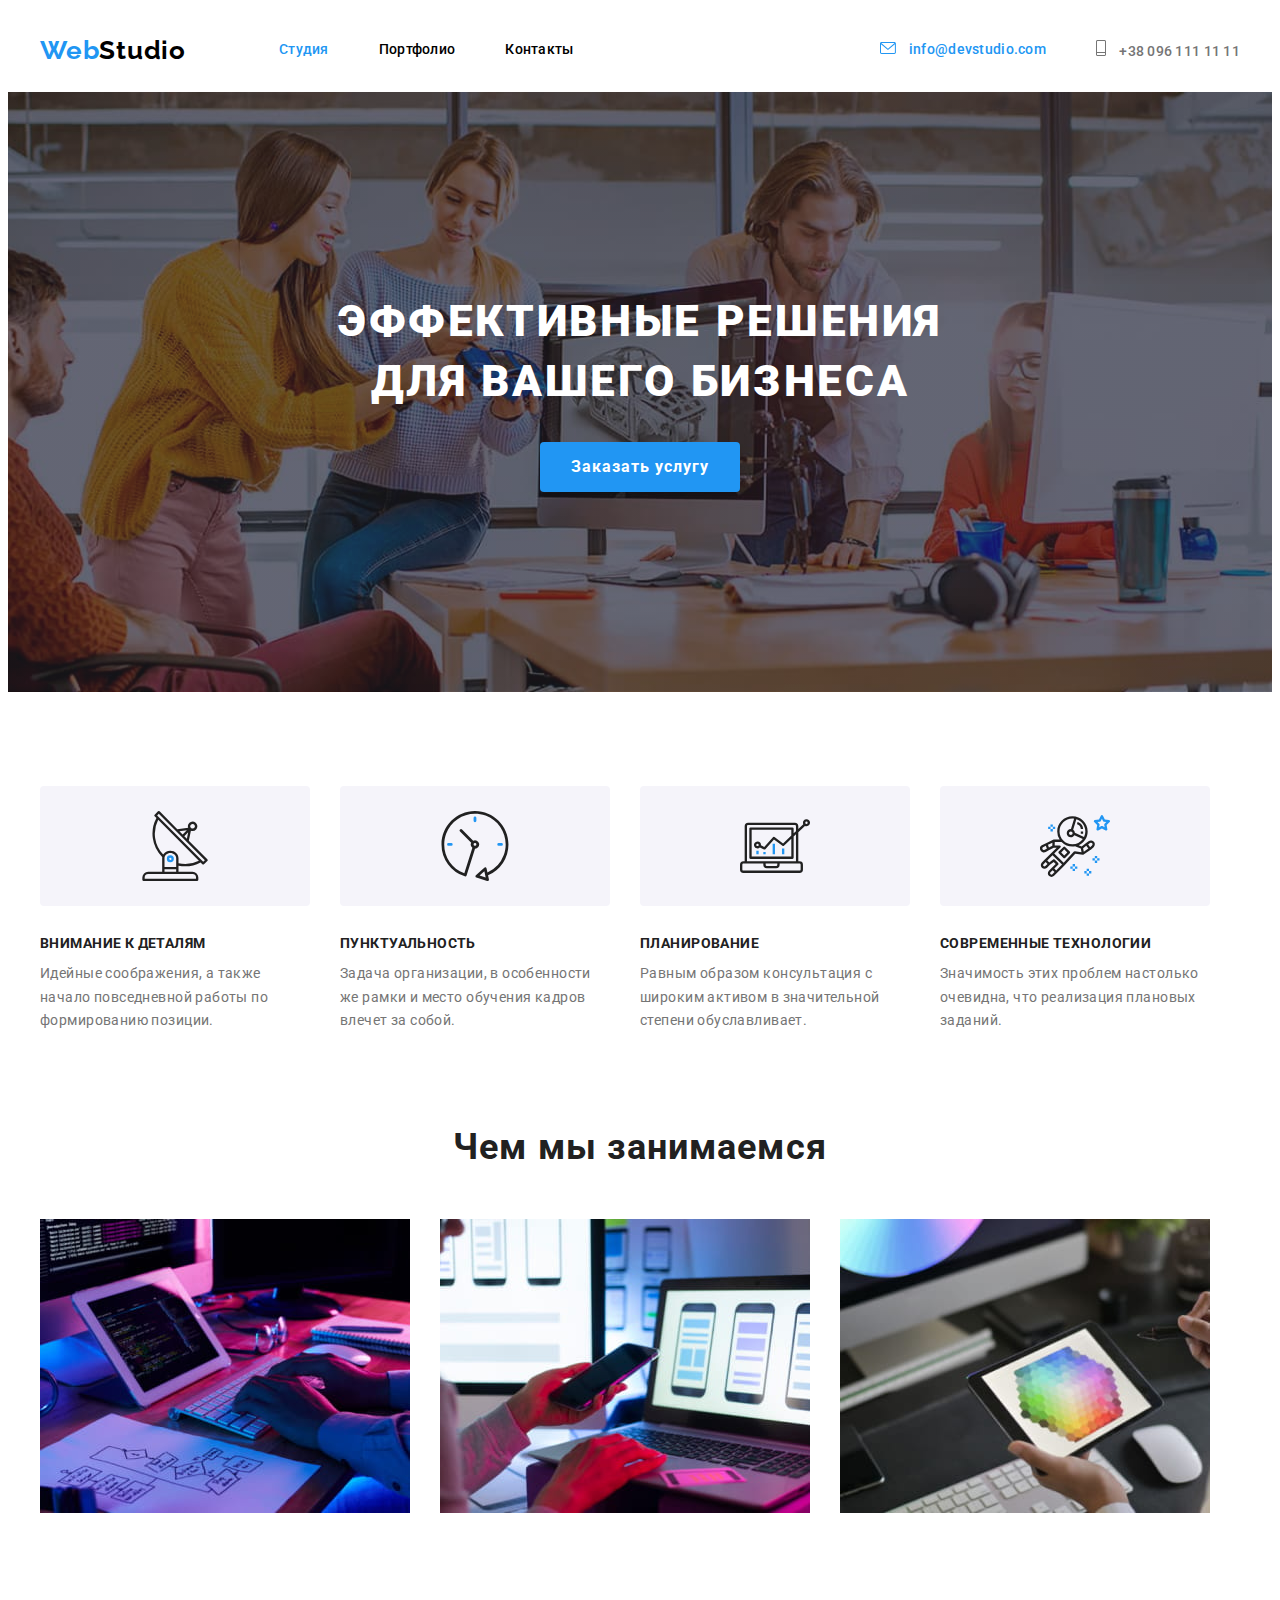
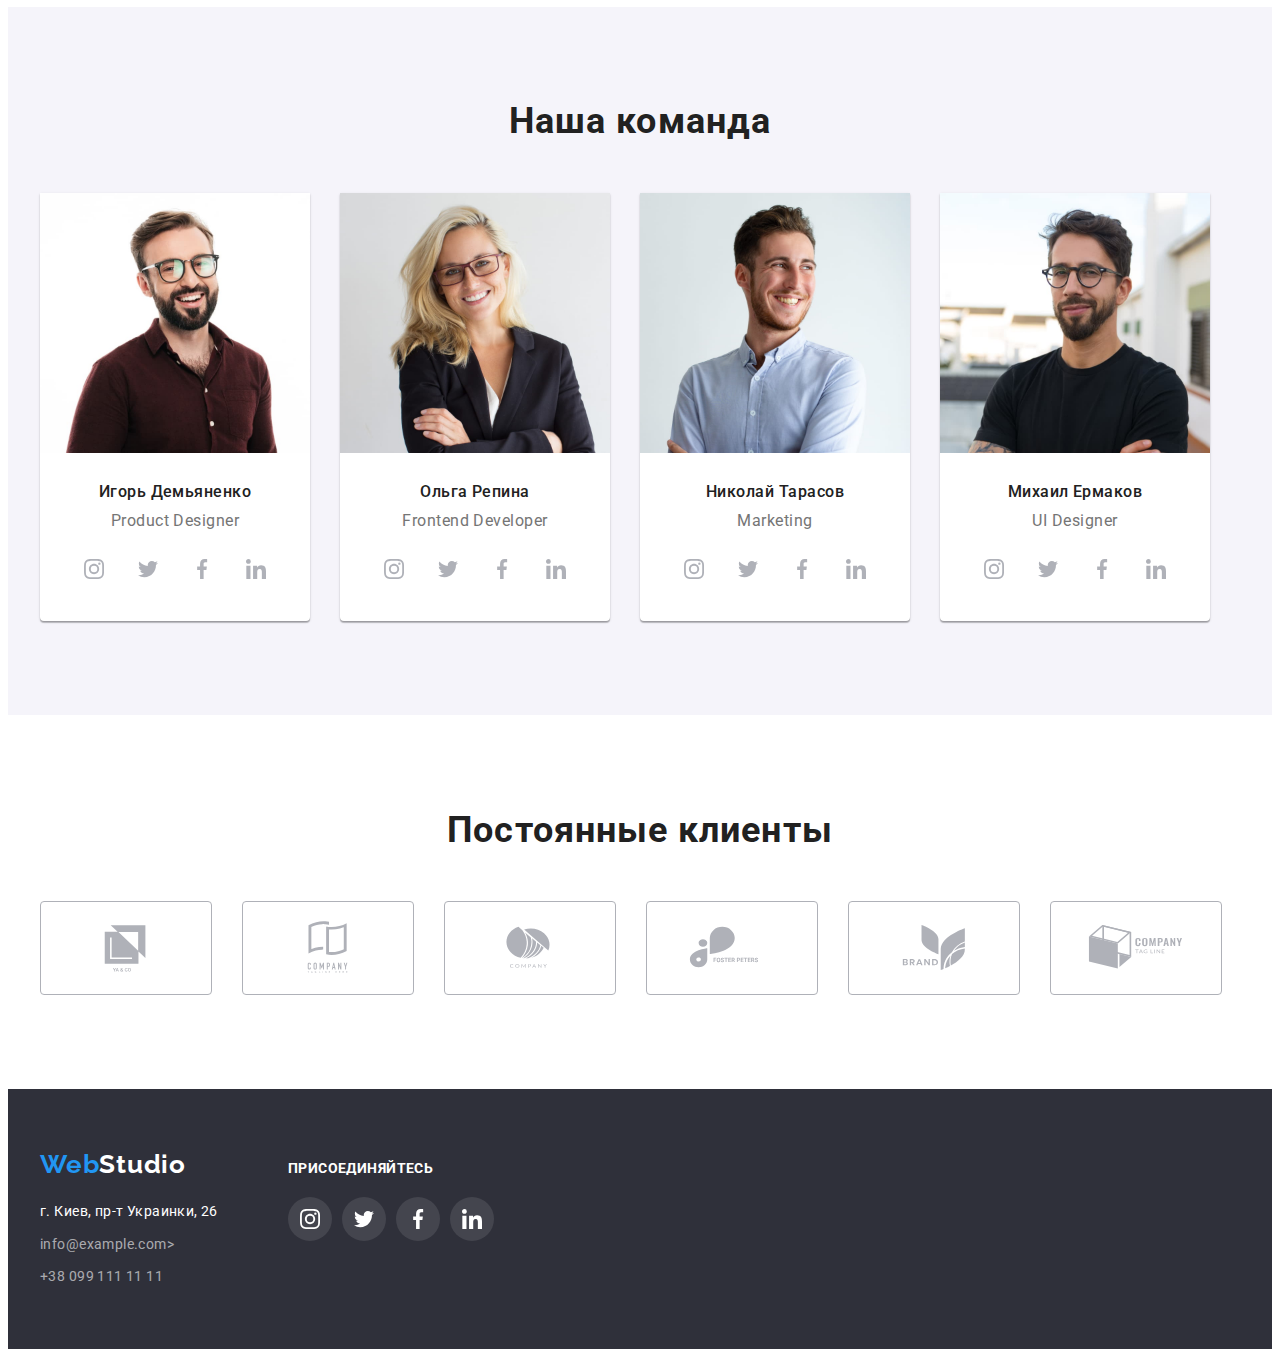
==== index.html @ 6b98e06d "Initial commit" ====
<!DOCTYPE html>
<html lang="ru">
<head>
    <meta charset="UTF-8">
    <meta http-equiv="X-UA-Compatible" content="IE=edge">
    <meta name="viewport" content="width=device-width, initial-scale=1.0">
    <title>Document</title>

    <!-- Шрифти -->
    <link rel="preconnect" href="https://fonts.googleapis.com">
<link rel="preconnect" href="https://fonts.gstatic.com" crossorigin>
<link href="https://fonts.googleapis.com/css2?family=Raleway:wght@700&family=Roboto:wght@400;500;700;900&display=swap" rel="stylesheet">
<link rel="stylesheet"
href="https://cdnjs.cloudflare.com/ajax/libs/modern-normalize/1.1.0/modern-normalize.min.css"
integrity="sha512-wpPYUAdjBVSE4KJnH1VR1HeZfpl1ub8YT/NKx4PuQ5NmX2tKuGu6U/JRp5y+Y8XG2tV+wKQpNHVUX03MfMFn9Q=="
crossorigin="anonymous"
referrerpolicy="no-referrer"/>
    <!-- Кастомні стилі -->
    <link rel="stylesheet" href="./css/styles.css"/>
</head>
<body>
    <!-- Секція Хедер -->
    <header class="header"> 
        <div class="header container">
            <nav class="header-nav">
                <a class="header-logo link" href="./index.html">Web<span class="logo-accent">Studio</span></a>
                <ul class="header-list list">
                    <li class="header-list-item">
                        <a class="header-link link current-link" href="">Студия</a>
                    </li>
                    <li class="header-list-item">
                        <a class="header-link link" href="./portfolio.html">Портфолио</a>
                    </li>
                    <li class="header-list-item">
                        <a class="header-link link" href="">Контакты</a>
                    </li>
                </ul>
            </nav>
            <ul class="header-list-cont list">
                <li class="header-contacts">
                    <a class="header-list-contacts link current-link" href="mailto:info@devstudio.com">
                        <svg class="header-contact-svg" width="16" height="12">
                            <use href="./images/icons.svg#icon-mail"></use>
                        </svg>
                        info@devstudio.com
                    </a>
                </li>
                <li class="header-contacts">
                    <a class="header-list-contacts" href="tel:+380961111111">
                        <svg class="header-contact-svg" width="10" height="16">
                            <use href="./images/icons.svg#icon-phone"></use>
                        </svg>
                        +38 096 111 11 11
                    </a>
                </li>
            </ul>
        </div>
    </header>
    <!-- Блок унікального контенту на сторінці -->
    <main>
        <!-- Секція Hero -->
        <section class="hero">
            <div class="hero-container container">
                <h1 class="hero-title">Эффективные решения для вашего бизнеса</h1>
                <button class="hero-button" type="button">Заказать услугу</button>
            </div>
        </section> 
    <!-- Section benefits -->
       <section class="benefits-section">
            <div class="container">
                <h2 hidden>Наш подход к работе</h2>
                <ul class="benefits-list list">
                    <li class="benefits-check">
                        <div class="benefits-box">
                            <svg width="70" height="70">
                                <use href="./images/icons.svg#icon-antenna"></use>
                            </svg>
                        </div>
                        <h3 class="benefits-title">Внимание к деталям</h3>
                        <p class="benefits-text">Идейные соображения, а также начало повседневной работы по формированию позиции.</p>
                    </li>
                    <li class="benefits-check">
                        <div class="benefits-box">
                            <svg width="70" height="70">
                                <use href="./images/icons.svg#icon-clock"></use>
                            </svg>
                        </div>
                        <h3 class="benefits-title">Пунктуальность</h3>
                        <p class="benefits-text">Задача организации, в особенности же рамки и место обучения кадров влечет за собой.</p>
                    </li>
                    <li class="benefits-check">
                        <div class="benefits-box">
                            <svg width="70" height="70">
                             <use href="./images/icons.svg#icon-diagram"></use>
                            </svg>
                        </div>
                        <h3 class="benefits-title">Планирование</h3>
                        <p class="benefits-text">Равным образом консультация с широким активом в значительной степени обуславливает.</p>
                    </li>
                    <li class="benefits-check">
                        <div class="benefits-box">
                            <svg width="70" height="70">
                                <use href="./images/icons.svg#icon-astronaut"></use>
                            </svg>
                        </div>
                        <h3 class="benefits-title">Современные технологии</h3>
                        <p class="benefits-text">Значимость этих проблем настолько очевидна, что реализация плановых заданий.</p>
                    </li>
                </ul>
            </div>
       </section>
    <!--Section about-->
       <section class="about-section section">
            <div class="container">
                <h2 class="about-title">Чем мы занимаемся</h2>
                <ul class="about-list list">
                    <li class="about-item">
                        <img class="about-pc" src="./images/laptop.jpg" alt="Ноутбук, набор текста" width="370" height="294"/>
                    </li>
                    <li class="about-item">    
                        <img class="about-pc" src="./images/mobile.jpg" alt="Мобильное приложение" width="370" height="294"/>
                    </li>    
                    <li class="about-item"> 
                        <img class="about-pc" src="./images/palette.jpg" alt="Палитра цветов" width="370" height="294"/>
                    </li>        
                </ul>
            </div>
        </section>
      
       <!--Section team-->   
        <section class="team-section section">
            <div class="container">
                <h2 class="team-title">Наша команда</h2>
                <ul class="team-list list">
                    <li class="team-card">
                        <div class="team-all-card">
                        <img src="./images/foto-1.jpg" alt="Фото Игорь Демьяненко" width="270" height="260"/>
                        <div class="team-text">
                            <h3 class="team-names">Игорь Демьяненко</h3>
                            <p class="team-profession">Product Designer</p>
                            <ul class="team-media list">
                                <li class="team-media-item">
                                    <a class="team-media-link link" href="" target="_blank" rel="noopener noreferrer" aria-label="instagram">
										<svg class="team-media-icon" width="20" height="20">
                                            <use href="./images/icons.svg#icon-instagram"></use>
                                        </svg>
                                    </a>						
                                </li>		
                                <li class="team-media-item">
                                <a class="team-media-link link" href="" target="_blank" rel="noopener noreferrer" aria-label="twitter">
                                    <svg class="team-media-icon" width="20" height="20">
                                        <use href="./images/icons.svg#icon-twitter"></use>
                                    </svg>
                                </a>
                                </li>			
								<li class="team-media-item">
                                    <a class="team-media-link link" href="" target="_blank" rel="noopener noreferrer" aria-label="twitter">
                                        <svg class="team-media-icon" width="20" height="20">
                                            <use href="./images/icons.svg#icon-facebook"></use>
                                        </svg>
                                    </a>
                                </li>	
                                <li class="team-media-item">
                                    <a class="team-media-link link" href="" target="_blank" rel="noopener noreferrer" aria-label="twitter">
                                        <svg class="team-media-icon" width="20" height="20">
                                            <use href="./images/icons.svg#icon-linkedin"></use>
                                        </svg>
                                    </a>
                                </li>
                            </ul>
                        </div>
                        </div>
                    </li>    
                    <li class="team-card">
                        <div class="team-all-card">
                        <img src="./images/foto-2.jpg" alt="Фото Ольга Репина " width="270" height="260"/>
                        <div class="team-text">
                            <h3 class="team-names">Ольга Репина</h3>
                            <p class="team-profession">Frontend Developer</p>
                            <ul class="team-media list">
                                <li class="team-media-item">
                                    <a class="team-media-link link" href="" target="_blank" rel="noopener noreferrer" aria-label="instagram">
                                        <svg class="team-media-icon" width="20" height="20">
                                            <use href="./images/icons.svg#icon-instagram"></use>
                                        </svg>
                                    </a>						
                                </li>		
                                <li class="team-media-item">
                                    <a class="team-media-link link" href="" target="_blank" rel="noopener noreferrer" aria-label="twitter">
                                        <svg class="team-media-icon" width="20" height="20">
                                            <use href="./images/icons.svg#icon-twitter"></use>
                                        </svg>
                                    </a>
                                </li>			
                                <li class="team-media-item">
                                    <a class="team-media-link link" href="" target="_blank" rel="noopener noreferrer" aria-label="twitter">
                                        <svg class="team-media-icon" width="20" height="20">
                                            <use href="./images/icons.svg#icon-facebook"></use>
                                        </svg>
                                    </a>
                                </li>	
                                <li class="team-media-item">
                                    <a class="team-media-link link" href="" target="_blank" rel="noopener noreferrer" aria-label="twitter">
                                        <svg class="team-media-icon" width="20" height="20">
                                            <use href="./images/icons.svg#icon-linkedin"></use>
                                        </svg>
                                    </a>
                                </li>
                            </ul>
                        </div>
                    </div>
                    </li>
                    <li class="team-card">
                        <div class="team-all-card">
                        <img src="./images/foto-3.jpg" alt="Фото Николай Тарасов" width="270" height="260"/>
                        <div class="team-text">
                            <h3 class="team-names">Николай Тарасов</h3>
                            <p class="team-profession">Marketing</p>
                            <ul class="team-media list">
                                <li class="team-media-item">
                                    <a class="team-media-link link" href="" target="_blank" rel="noopener noreferrer" aria-label="instagram">
                                        <svg class="team-media-icon" width="20" height="20">
                                            <use href="./images/icons.svg#icon-instagram"></use>
                                        </svg>
                                    </a>						
                                </li>		
                                <li class="team-media-item">
                                    <a class="team-media-link link" href="" target="_blank" rel="noopener noreferrer" aria-label="twitter">
                                        <svg class="team-media-icon" width="20" height="20">
                                            <use href="./images/icons.svg#icon-twitter"></use>
                                        </svg>
                                    </a>
                                </li>			
                                <li class="team-media-item">
                                    <a class="team-media-link link" href="" target="_blank" rel="noopener noreferrer" aria-label="twitter">
                                        <svg class="team-media-icon" width="20" height="20">
                                            <use href="./images/icons.svg#icon-facebook"></use>
                                        </svg>
                                    </a>
                                </li>	
                                <li class="team-media-item">
                                    <a class="team-media-link link" href="" target="_blank" rel="noopener noreferrer" aria-label="twitter">
                                        <svg class="team-media-icon" width="20" height="20">
                                            <use href="./images/icons.svg#icon-linkedin"></use>
                                        </svg>
                                    </a>
                                </li>
                            </ul>
                        </div>
                    </div>
                    </li>
                    <li class="team-card">
                        <div class="team-all-card">
                        <img src="./images/foto-4.jpg" alt="Фото Михаил Ермаков" width="270" height="260"/>
                        <div class="team-text">
                            <h3 class="team-names">Михаил Ермаков</h3>
                            <p class="team-profession">UI Designer</p>
                            <ul class="team-media list">
                                <li class="team-media-item">
                                    <a class="team-media-link link" href="" target="_blank" rel="noopener noreferrer" aria-label="instagram">
                                        <svg class="team-media-icon" width="20" height="20">
                                            <use href="./images/icons.svg#icon-instagram"></use>
                                        </svg>
                                    </a>						
                                </li>		
                                <li class="team-media-item">
                                    <a class="team-media-link link" href="" target="_blank" rel="noopener noreferrer" aria-label="twitter">
                                        <svg class="team-media-icon" width="20" height="20">
                                            <use href="./images/icons.svg#icon-twitter"></use>
                                        </svg>
                                    </a>
                                </li>			
                                <li class="team-media-item">
                                    <a class="team-media-link link" href="" target="_blank" rel="noopener noreferrer" aria-label="twitter">
                                        <svg class="team-media-icon" width="20" height="20">
                                            <use href="./images/icons.svg#icon-facebook"></use>
                                        </svg>
                                    </a>
                                </li>	
                                <li class="team-media-item">
                                    <a class="team-media-link link" href="" target="_blank" rel="noopener noreferrer" aria-label="twitter">
                                        <svg class="team-media-icon" width="20" height="20">
                                            <use href="./images/icons.svg#icon-linkedin"></use>
                                        </svg>
                                    </a>
                                </li>
                            </ul>
                        </div>
                    </div>
                    </li>
                </ul>
            </div>
        </section>
        <!-- Наши клиенты -->
        <section class="clients">
            <div class="container">
                <h2 class="clients-title">Постоянные клиенты</h2>
                    <ul class="clients-list list">
                        <li class="clients-media">
                            <a class="clients-link" href="" target="_blank" rel="noopener noreferrer" aria-label="">
                                <svg class="clients-icons" width="106" height="60">
                                    <use class="icons" href="./images/icons.svg#icon-logo"></use>
                                </svg>
                            </a>
                        </li>
                        <li class="clients-media">
                           <a class="clients-link" href="" target="_blank" rel="noopener noreferrer" aria-label="">
                                <svg class="clients-icons" width="106" height="60">
                                    <use href="./images/icons.svg#icon-logo-1"></use>
                                </svg>
                            </a> 
                        </li>
                        <li class="clients-media">
                          <a class="clients-link" href="" target="_blank" rel="noopener noreferrer" arial-label="">
                              <svg class="clients-icons" width="106" height="60">
                                <use href="./images/icons.svg#icon-logo-2"></use>
                              </svg>
                          </a>  
                        </li>
                        <li class="clients-media">
                            <a class="clients-link" href="" target="_blank" rel="noopener noreferrer" aria-label="">
                                <svg class="clients-icons" width="106" height="60">
                                    <use href="./images/icons.svg#icon-logo-3"></use>
                                </svg>
                            </a>
                        </li>
                        <li class="clients-media">
                            <a class="clients-link" href="" target="_blank" rel="noopener noreferrer" aria-label="">
                                <svg class="clients-icons" width="106" height="60">
                                    <use href="./images/icons.svg#icon-logo-4"></use>
                                </svg>
                            </a>
                        </li>
                        <li class="clients-media">
                            <a class="clients-link" href="" target="_blank" rel="noopener noreferrer" aria-label="">
                                <svg class="clients-icons" width="106" height="60">
                                    <use href="./images/icons.svg#icon-logo-6"></use>
                                </svg>
                            </a>
                        </li>
                    </ul>
            </div>
        </section>
    </main>
        <!-- Секція Футер-->
        <footer class="footer">
            <div class="container">
                <div class="footer-text">
                    <div class="footer-two">
                        <a class="footer-logo link" href="./index.html">Web<span class="footer-logo-accent">Studio</span></a>
                            <address class="address">
                            <ul class="list">
                                <li class="footer-cont"> 
                                    <a class="footer-link link current-link" href="">г. Киев, пр-т Украинки, 26</a>
                                </li>
                                <li class="footer-cont">
                                    <a class="footer-link" href="mailto:info@devstudio.com">info@example.com></a>
                                </li>
                                <li class="footer-cont">
                                    <a class="footer-link" href="tel:+380991111111">+38 099 111 11 11</a>
                                </li>
                            </ul>
                        </address>
                    </div>
                    <div class="footer-box">
                            <h2 class="footer-title">присоединяйтесь</h2>
                            <ul class="footer-media list">
                                <li class="footer-media-box">
                                    <a class="footer-media-link link" href="" target="_blank" rel="noopener noreferrer" aria-label="instagram">
                                        <svg class="footer-media-icon" width="20" height="20">
                                            <use href="./images/icons.svg#icon-instagram"></use>
                                        </svg>
                                    </a>						
                                </li>		
                                <li class="footer-media-box">
                                    <a class="footer-media-link link" href="" target="_blank" rel="noopener noreferrer" aria-label="twitter">
                                        <svg class="footer-media-icon" width="20" height="20">
                                            <use href="./images/icons.svg#icon-twitter"></use>
                                        </svg>
                                    </a>
                                </li>			
                                <li class="footer-media-box">
                                    <a class="footer-media-link link" href="" target="_blank" rel="noopener noreferrer" aria-label="instagram">
                                        <svg class="footer-media-icon" width="20" height="20">
                                            <use href="./images/icons.svg#icon-facebook"></use>
                                        </svg>
                                    </a>
                                </li>	
                                <li class="footer-media-box">
                                    <a class="footer-media-link link" href="" target="_blank" rel="noopener noreferrer" aria-label="instagram">
                                        <svg class="footer-media-icon" width="20" height="20">
                                        <use href="./images/icons.svg#icon-linkedin"></use>
                                        </svg>
                                    </a>
                                </li>
                            </ul>
                    </div>
                </div> 
            </div>
        </footer>
    </body>
    </html>
---- css/styles.css ----
h1,
h2,
h3,
h4,
p,
ul {
  margin: 0;
  padding: 0;
}
:root {
/* fonts */
--main-font: "Roboto";
--secondary-font: "Raleway";

/* text colors */
--accent-txt-cl: #212121;
--blue-txt-cl: #2196F3;
--white-tht-cl: #FFFFFF;
--black-txt-cl: #757575;
--black-txt-logo: #000000;

/* bg colors */
--black-bg-cl: #2F303A;
--header-bg-cl: #FFFFFF;
--benefits-bg-cl: #E5E5E5;
--team-bg-cl: #F5F4FA;

/* others */
}

body {
    font-family: var(--main-font), sans-serif;
    font-size: 14px;
}

/* common styles start */
.link {
    text-decoration: none;
}

.list {
    list-style: none;
}
/* common styles end */
.header {
    display: flex;
}

.container {
    width: 1200px;
    margin: 0 auto;
    padding-right: 15px;
    padding-left: 15px;
    /* outline: 1px solid red; */
}

img {
    display: block;
    max-width: 100%;
    height: auto;
}
.header {
    display: flex;
}

.header-nav {
    display: flex;
    align-items: center;  
}

.header-list {
    display: flex;
    margin-left: 93px;
}
.header-list-item {
    display: flex;
}

.header-list-item:not(:last-child) {
    margin-right: 50px;
}
.header-list .header-link {
    padding-top: 32px;
    padding-bottom: 32px;
}
.header-list-cont {
    display: flex;
    align-items: center;
    margin-left: auto;
}
.header-list-cont .header-list-contacts {
    display: block;
    padding-top: 32px;
    padding-bottom: 32px;
    text-decoration: none;
}

.header-contacts:not(:last-child) {
    margin-right: 50px;
}
.header-contact-svg {
    fill: currentColor;
    margin-right: 10px;
}
/* Header section */

.header-link:hover,
.header-link:focus {
    color: var(--blue-txt-cl);
}

.header-link {
    font-weight: 500;
    font-size: 14px;
    line-height: 1.14;
    letter-spacing: 0.02em;
    color: var(--accent-color);
}

.current-link {
    color: var(--blue-txt-cl) 
}


.header-logo.link {
    font-family: 'Raleway';
    font-weight: 700;
    font-size: 26px;
    line-height: 1.19;
    letter-spacing: 0.03em;    
    color: var(--blue-txt-cl)
}
 
.logo-accent {
    color: var(--black-txt-logo)
}

.link.current-link {
    color: var(--blue-txt-cl);
} 

.header-list-contacts:hover,
.header-list-contacts:focus {
    color: var(--blue-txt-cl);
}

.header-list-contacts {
    font-weight: 500;
    font-size: 14px;
    line-height: 1.14;
    letter-spacing: 0.02em;
    color: #757575;  
}


/* Section hero */
.hero {
    max-width: 1600px;
    margin-left: auto;
    margin-right: auto;

    background-image: linear-gradient(to right, rgba(47, 48, 58, 0.4), rgba(47, 48, 58, 0.4)), url(../images/backgroundimg.jpg);
    background-color: var(--black-bg-cl);
    
    background-repeat: no-repeat;
    background-position: center;
    background-size: cover;
}
.hero-container {
    padding-top: 200px;
    padding-bottom: 200px;
}

.hero-title {
    max-width: 696px;
    margin: 0 auto;
    margin-bottom: 30px;
}

.hero-title {
    font-weight: 900;
    font-size: 44px;
    line-height: 1.36;   
    text-align: center;
    letter-spacing: 0.06em;
    text-transform: uppercase;
    color: var(--white-tht-cl);
}
button {
    font-family: var(--main-font);
}
.hero-button {
    display: block;
    margin-left: auto;
    margin-right: auto;
}
.hero-button:hover,
.hero-button:focus {
    background-color: #188CE8;
}

.hero-button {
    font-weight: 700;
    font-size: 16px;
    line-height: 1.88;
    letter-spacing: 0.06em;
    border: none;
    cursor: pointer;
    color: var(--white-tht-cl); 
}

.hero-button {
    width: 200px;
    height: 50px;
    left: 700px;
    top: 430px;

    background-color: #2196F3;
    box-shadow: 0px 4px 4px rgba(0, 0, 0, 0.15);
    border-radius: 4px;
}

/* Section benefits */

.benefits-section {
    padding-top: 94px;
    padding-bottom: 94px;
}
.benefits-list {
    display: flex;
    padding-left: 0px;
    padding-right: 0px;
} 

.benefits-check {
    width: 270px;
}

.benefits-check:not(:last-child) {
    margin-right: 30px;
}
.benefits-box {
    width: 270px;
    height: 120px;
    display: flex;
    align-items: center;
    justify-content: center;
    background-color: #F5F4FA;
    border-radius: 4px;
}
.benefits-title {
    font-weight: 700;
    font-size: 14px;
    line-height: 1.14;
    letter-spacing: 0.03em;
    text-transform: uppercase;
    color: var(--accent-txt-cl);
    margin-top: 30px;
    margin-bottom: 10px;
}
.benefits-text {
    font-weight: 400;
    font-size: 14px;
    line-height: 1.71;
    letter-spacing: 0.03em;
    color: var(--black-txt-cl)
}

/* Section about */
.about-section {
    padding-bottom: 94px;
}

.about-list {
    display: flex;
} 

.about-item:not(:last-child)  {
    margin-right: 30px;
} 

.about-title {
    font-weight: 700;
    font-size: 36px;
    line-height: 1.16;
    text-align: center;
    letter-spacing: 0.03em;
    color: var(--accent-txt-cl);
    margin-bottom: 50px;  
}
 /* Section team */
.team-section {
    padding-top: 94px;
    padding-bottom: 94px;
    background-color: var(--team-bg-cl); 
 }
 .team-list {
    display: flex;
 }
 
.team-card:not(:first-child)  {
    margin-left: 30px;
}
.team-all-card {
    background: #FFFFFF;
    box-shadow: 0px 1px 3px rgba(0, 0, 0, 0.12), 0px 1px 1px rgba(0, 0, 0, 0.14), 0px 2px 1px rgba(0, 0, 0, 0.2);
    border-radius: 0px 0px 4px 4px; 
}

.team-names {
    margin-bottom: 10px;
}
.team-title {
    font-weight: 700;
    font-size: 36px;
    line-height: 1.16;
    letter-spacing: 0.03em;
    text-align: center;
    color: var(--accent-txt-cl)
}
.team-title {
    margin-bottom: 50px;
}
.team-names {
    font-weight: 500;
    font-size: 16px;
    line-height: 1.18;
    letter-spacing: 0.03em;
    text-align: center;
    color: var(--accent-txt-cl)
}

.team-text {
    padding-top: 30px;
    padding-bottom: 30px;
}
.team-profession {
    font-size: 16px;
    line-height: 1.18;
    letter-spacing: 0.03em;
    text-align: center;
    color: var(--black-txt-cl);
    margin-bottom: 16px;
}
/* Оформлення іконок */
.team-media {
    display: flex;
    justify-content: center;
 }

 .team-media-item:not(:last-child) {
    margin-right: 10px;
 }

.team-media-link {
    display: flex;
    align-items: center;
    justify-content: center;
    width: 44px;
    height: 44px;
    color: #afb1b8;
    background-color: white;
    border-radius: 50%;
}
.team-media-link:hover,
.team-media-link:focus {
    color: #FFFFFF;
    background-color: var(--blue-txt-cl);
}
.team-media-icon {
    fill: currentColor;
}

/* Постійні клієнти */
.clients {
    padding-top: 94px;
    padding-bottom: 94px;
}
.clients-title {
    font-weight: 700;
    font-size: 36px;
    line-height: 42px;
    text-align: center;
    letter-spacing: 0.03em;
    color: #212121;
    margin-bottom: 50px;
}
.clients-list {
    display: flex;
    align-items: center;
}
.clients-media:not(:last-child) {
    margin-right: 30px;
}
.clients-link {
    display: flex;
    align-items: center;
    justify-content: center;
    width: 170px;
    height: 92px;
    color:  #afb1b8;
    border-radius: 4px;
    border: 1px solid #AFB1B8;
}
.clients-link:hover,
.clients-link:focus {
    color:  #2196F3;
    border: 1px solid #2196F3;
}
.clients-icons {
    fill: currentColor;
}

/* Портфоліо */

.header-portfolio {
    display: flex;
    border-bottom: 1px solid #ECECEC;
}

/* Секція кнопок портфоліо */

.button-list {
    display: flex;
    gap: 8px;
    margin: 0 auto;
    justify-content: center;
    margin-bottom: 50px;
}

.button-special:hover,
.button-special:focus {
    cursor: pointer;
    box-shadow: 0px 3px 1px rgba(0, 0, 0, 0.1), 0px 1px 2px rgba(0, 0, 0, 0.08), 0px 2px 2px rgba(0, 0, 0, 0.12);
}

.button-special {
    font-weight: 500;
    font-size: 16px;
    line-height: 1.62;
    letter-spacing: 0.03em;
    border: none;
    background-color: var(--blue-txt-cl);
    color: var(--white-tht-cl);
    padding-top: 6px;
    padding-right: 22px;
    padding-bottom: 6px;
    padding-left: 22px;
    border-radius: 4px;
}

.button-name:hover,
.button-name:focus {
    background-color: var(--blue-txt-cl);
    color: var(--white-tht-cl);
    box-shadow: 0px 3px 1px rgba(0, 0, 0, 0.1), 0px 1px 2px rgba(0, 0, 0, 0.08), 0px 2px 2px rgba(0, 0, 0, 0.12);
 }

.button-name {
    font-weight: 500;
    font-size: 16px;
    line-height: 1.62;
    color: #212121;
    letter-spacing: 0.03em;
    cursor: pointer;
    border: none;
    background-color: #F5F4FA;
    border-radius: 4px;
    padding-top: 6px;
    padding-right: 22px;
    padding-bottom: 6px;
    padding-left: 22px;
}

/* Секція зображень */

.section-portfolio {
    padding-top: 97px;
    padding-bottom: 91px;
}

.image-list {
    display: flex;
    flex-wrap: wrap;
    align-items: center;
    margin: -15px;
}

.image-portfolio {
    flex-basis: calc((100% - 30px * 3) / 3);
    margin: 15px;
}
    
.image-portfolio:hover,
.image-portfolio:focus { 
    box-shadow: 0px 1px 1px rgba(0, 0, 0, 0.12), 0px 4px 4px rgba(0, 0, 0, 0.06), 1px 4px 6px rgba(0, 0, 0, 0.16); 
} 

.image-title {
    margin-bottom: 4px;
}
/* .image-text-special {
    padding-top: 20px;
    padding-right: 24px;
    padding-bottom: 20px;
    padding-left: 24px;
    background: #FFFFFF;
    border: 1px solid #EEEEEE;
    box-shadow: 0px 1px 1px rgba(0, 0, 0, 0.12), 0px 4px 4px rgba(0, 0, 0, 0.06), 1px 4px 6px rgba(0, 0, 0, 0.16);
} */
.image-title {
    font-weight: 700;
    font-size: 18px;
    line-height: 2.00;
    letter-spacing: 0.06em;
    color: #212121;
}
.image-text {
    padding-top: 20px;
    padding-right: 24px;
    padding-bottom: 20px;
    padding-left: 24px;
    border: 1px solid #EEEEEE;
}

.image-description {
    font-weight: 400;
    font-size: 16px;
    line-height: 1.88;
    letter-spacing: 0.03em;
    color: #757575;
    
    
}
/* Футер */

.footer {
    background-color: var(--black-bg-cl);
    padding-top: 60px;
    padding-bottom: 60px;
}
.footer-text {
    display: flex;
}

.footer-logo.link {
    font-family: 'Raleway';
    font-style: normal;
    font-weight: 700;
    font-size: 26px;
    line-height: 1.19;
    letter-spacing: 0.03em;
    color: var(--blue-txt-cl);
}

.footer-logo-accent {
    color: var(--white-tht-cl);
    text-decoration: none;
}

address {
    font-style: normal;
}

.address {
    margin-top: 20px;
}   

.footer-link:hover,
.footer-link:focus  {
    color: var(--white-tht-cl);
}
.footer-link.link.current-link {
    color: var(--white-tht-cl);
}
.footer-link { 
    font-weight: 400;
    font-size: 14px;
    line-height: 1.71;
    letter-spacing: 0.03em;
    color: rgba(255, 255, 255, 0.6);
    text-decoration: none;
}
.footer-cont:not(:last-child) {
    margin-bottom: 9px;
}

/* Футер частина "Присоединяйтесь" */

.footer-box {
    margin-left: 70px;
}
.footer-title {
    font-weight: 700;
    font-size: 14px;
    line-height: 1.14;
    letter-spacing: 0.03em;
    text-transform: uppercase;
    color: #FFFFFF;
    margin-bottom: 20px;
    padding-top: 12px;
}
.footer-media {
    display: flex;
    align-items: center;  
}

.footer-media-box:not(:last-child) {
    margin-right: 10px;
 }

.footer-media-link {
    display: flex;
    align-items: center;
    justify-content: center;
    width: 44px;
    height: 44px;
    color: #FFFFFF;
    border-radius: 50%;
    background-color: rgba(255, 255, 255, 0.1);
}
.footer-media-link:hover,
.footer-media-link:focus {
    color: #FFFFFF;
    background-color: var(--blue-txt-cl);
}
.footer-media-icon {
    fill: currentColor;
}

.footer-media-link {
    display: flex;
    align-items: center;
    justify-content: center;
    color: #FFFFFF;
}
.footer-media-icon {
    color: #FFFFFF;
}
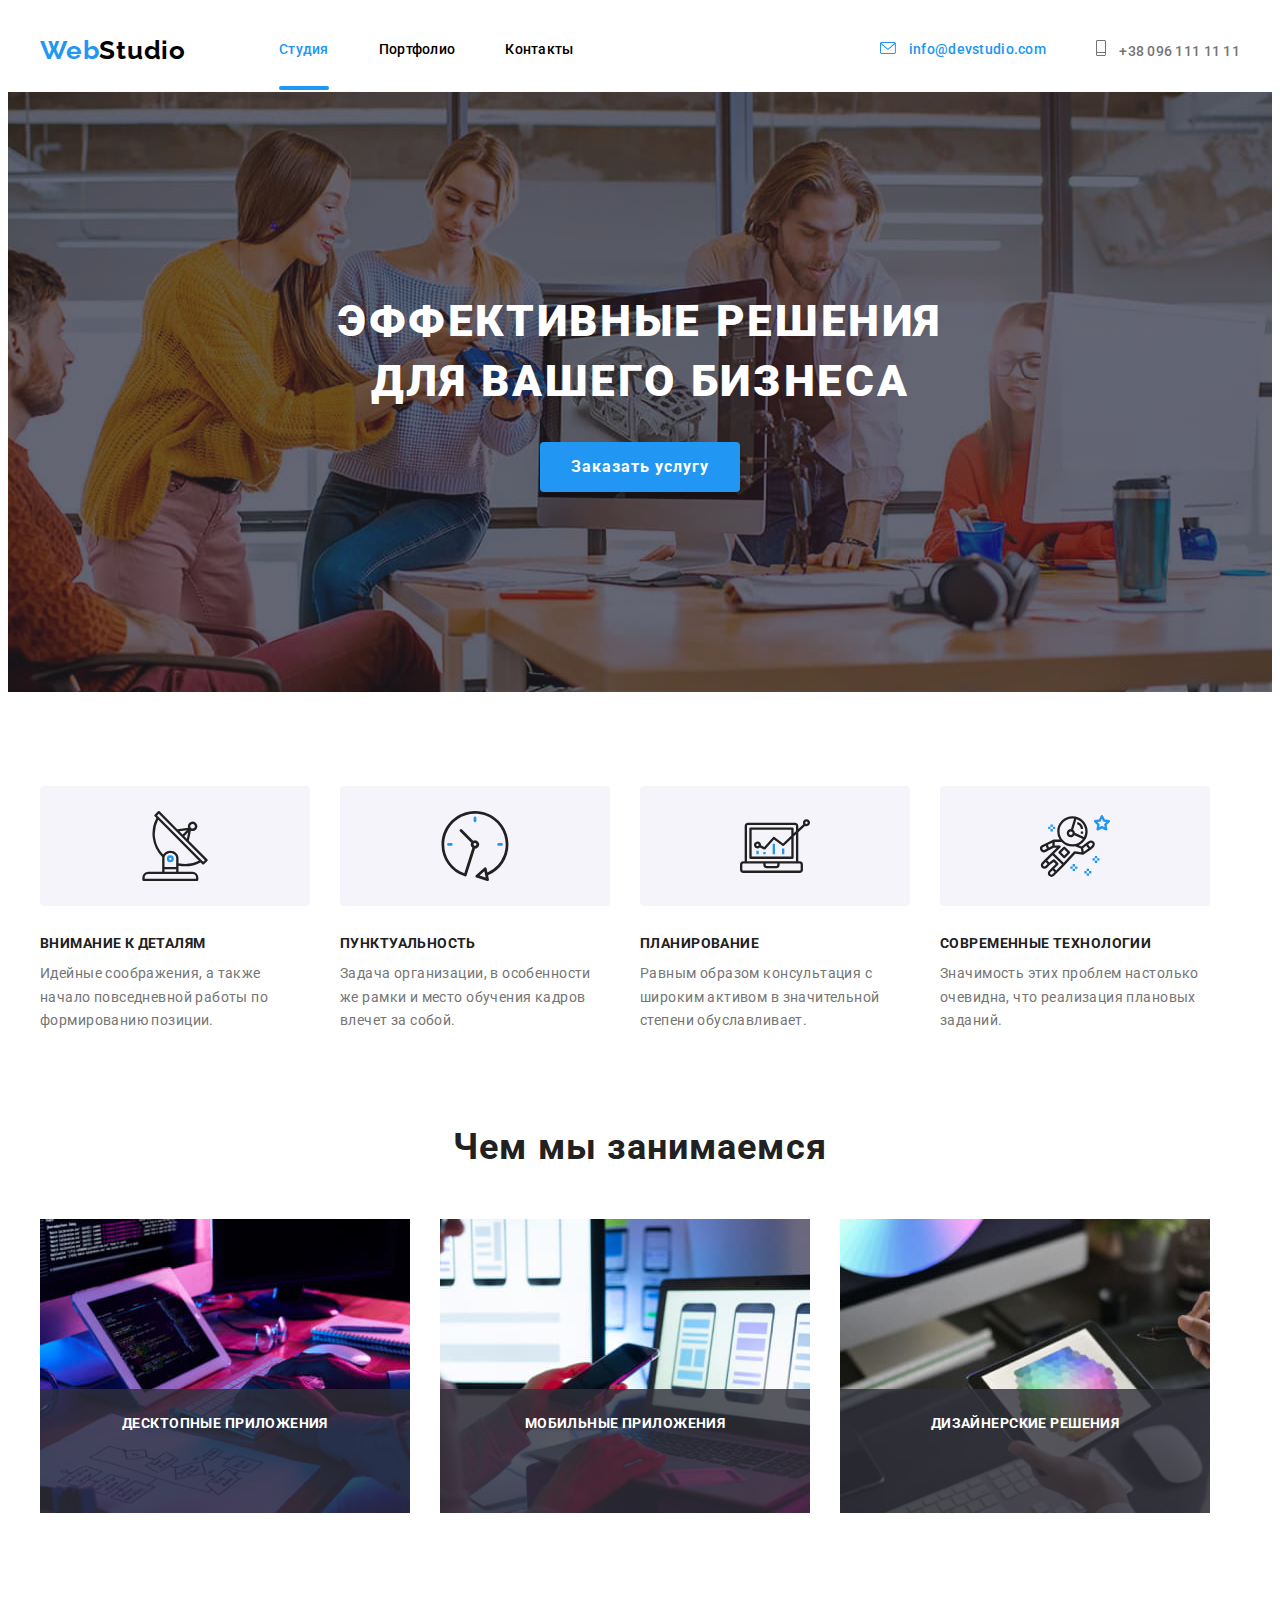
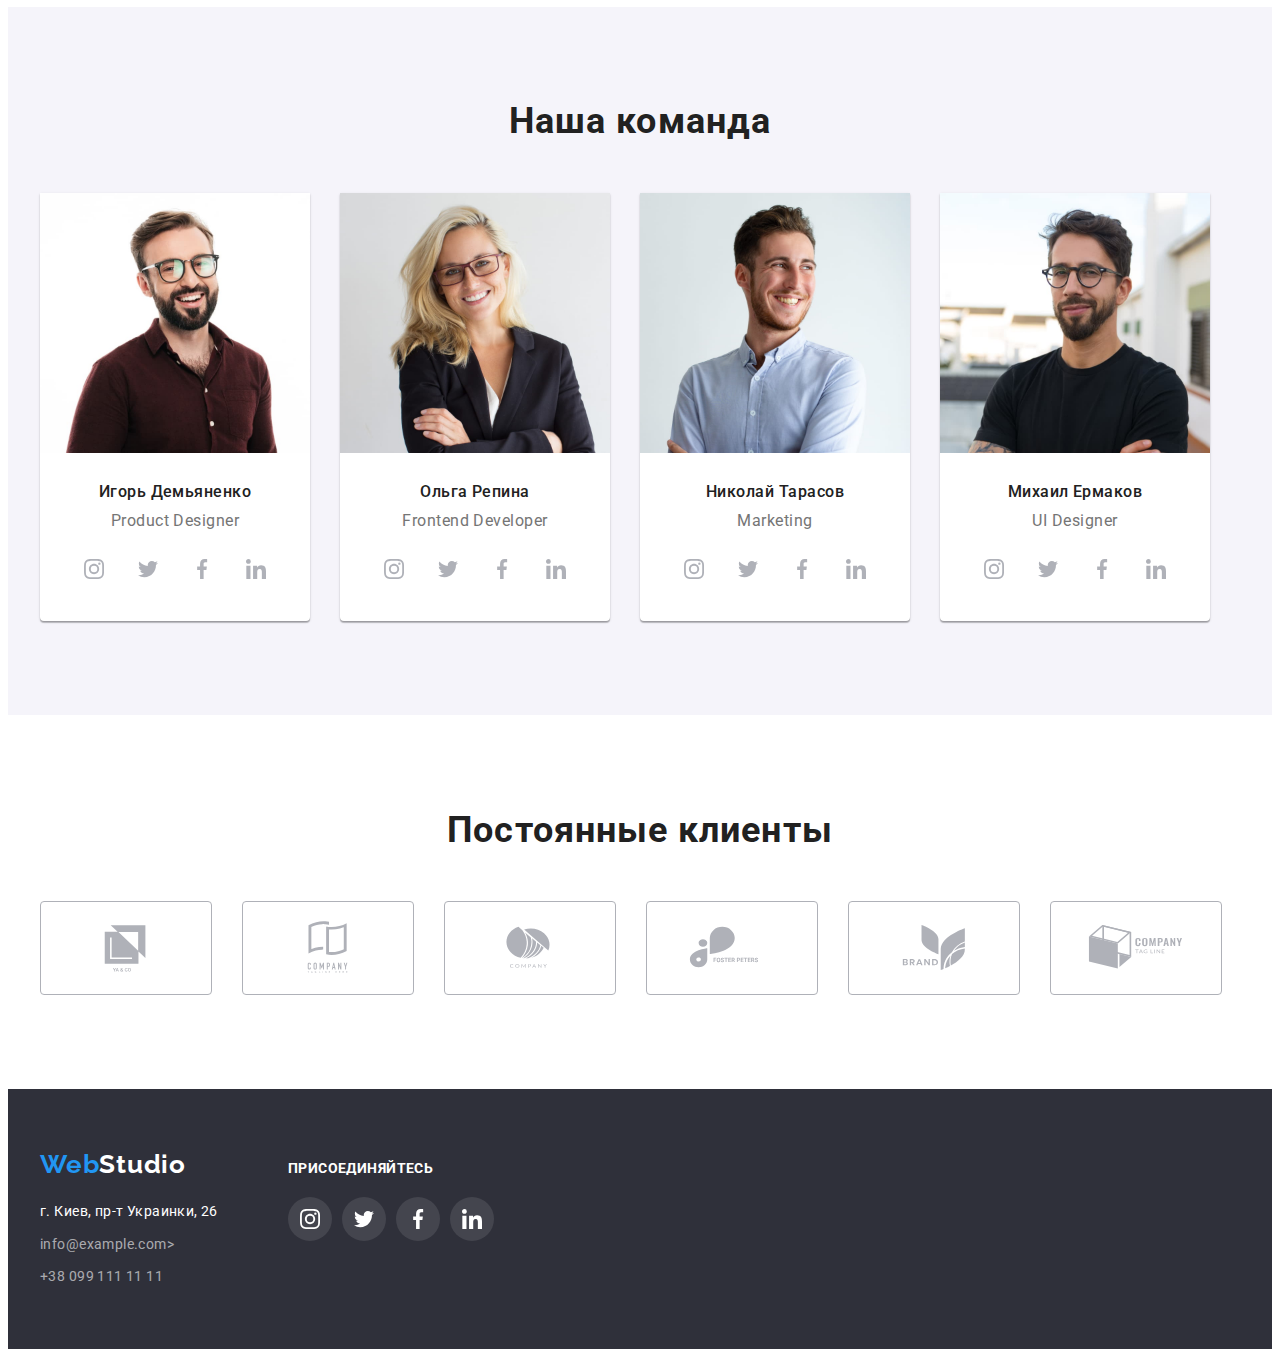
==== commit f6cc356a: "домашка 5" ====
--- a/index.html
+++ b/index.html
@@ -38,7 +38,7 @@
             </nav>
             <ul class="header-list-cont list">
                 <li class="header-contacts">
-                    <a class="header-list-contacts link current-link" href="mailto:info@devstudio.com">
+                    <a class="header-list-contacts link current-link-cont" href="mailto:info@devstudio.com">
                         <svg class="header-contact-svg" width="16" height="12">
                             <use href="./images/icons.svg#icon-mail"></use>
                         </svg>
@@ -62,10 +62,21 @@
         <section class="hero">
             <div class="hero-container container">
                 <h1 class="hero-title">Эффективные решения для вашего бизнеса</h1>
-                <button class="hero-button" type="button">Заказать услугу</button>
-            </div>
+                <button class="hero-button" type="button" data-modal-open>Заказать услугу</button>
+            </div>
+                <!-- Модальне вікно -->
+                <div class="backdrop is-hidden" data-modal>
+                <div class="modal">
+                    <button class="modal-close-btn" type="button" data-modal-close>
+                        <svg width="18" height="18">
+                            <use href="./images/icons.svg#icon-close"></use>
+                        </svg>
+                    </button>
+                </div>
+            </div>
+            
         </section> 
-    <!-- Section benefits -->
+    <!-- Section benefits --> 
        <section class="benefits-section">
             <div class="container">
                 <h2 hidden>Наш подход к работе</h2>
@@ -109,19 +120,28 @@
                 </ul>
             </div>
        </section>
-    <!--Section about-->
+    <!--Чем мы занимаемся-->
        <section class="about-section section">
             <div class="container">
                 <h2 class="about-title">Чем мы занимаемся</h2>
                 <ul class="about-list list">
                     <li class="about-item">
+                        <div class="about-wrapper">
                         <img class="about-pc" src="./images/laptop.jpg" alt="Ноутбук, набор текста" width="370" height="294"/>
-                    </li>
-                    <li class="about-item">    
+                            <p class="about-text">Десктопные приложения</p>
+                    </div>
+                    </li>
+                    <li class="about-item">
+                        <div class="about-wrapper">   
                         <img class="about-pc" src="./images/mobile.jpg" alt="Мобильное приложение" width="370" height="294"/>
+                        <p class="about-text">Мобильные приложения</p>
+                    </div> 
                     </li>    
-                    <li class="about-item"> 
+                    <li class="about-item">
+                        <div class="about-wrapper">
                         <img class="about-pc" src="./images/palette.jpg" alt="Палитра цветов" width="370" height="294"/>
+                        <p class="about-text">Дизайнерские решения</p>
+                    </div> 
                     </li>        
                 </ul>
             </div>
@@ -351,7 +371,7 @@
                             <address class="address">
                             <ul class="list">
                                 <li class="footer-cont"> 
-                                    <a class="footer-link link current-link" href="">г. Киев, пр-т Украинки, 26</a>
+                                    <a class="footer-link link current-link-footer" href="">г. Киев, пр-т Украинки, 26</a>
                                 </li>
                                 <li class="footer-cont">
                                     <a class="footer-link" href="mailto:info@devstudio.com">info@example.com></a>
@@ -398,5 +418,6 @@
                 </div> 
             </div>
         </footer>
+        <script src="./js/modal.js"></script>
     </body>
     </html>
--- a/css/styles.css
+++ b/css/styles.css
@@ -59,6 +59,7 @@
     max-width: 100%;
     height: auto;
 }
+/* Хедер */
 .header {
     display: flex;
 }
@@ -103,11 +104,6 @@
     margin-right: 10px;
 }
 /* Header section */
-
-.header-link:hover,
-.header-link:focus {
-    color: var(--blue-txt-cl);
-}
 
 .header-link {
     font-weight: 500;
@@ -115,6 +111,14 @@
     line-height: 1.14;
     letter-spacing: 0.02em;
     color: var(--accent-color);
+
+    transition-property: color;
+    transition-duration: 250ms;
+    transition-timing-function: cubic-bezier(0.4, 0, 0.2, 1);
+}
+.header-link:hover,
+.header-link:focus {
+    color: var(--blue-txt-cl);
 }
 
 .current-link {
@@ -137,11 +141,27 @@
 
 .link.current-link {
     color: var(--blue-txt-cl);
-} 
-
-.header-list-contacts:hover,
-.header-list-contacts:focus {
+}
+.header-list-contacts.link.current-link-cont {
     color: var(--blue-txt-cl);
+}
+.current-link {
+    position: relative;
+    
+}
+
+.current-link::before {
+    content: "";
+    position: absolute;
+    bottom: 0;
+    left: 0;
+
+    width: 100%;
+    height: 4px;
+    display: inline-block;
+
+    background-color: #2196F3;
+    border-radius: 2px
 }
 
 .header-list-contacts {
@@ -149,9 +169,18 @@
     font-size: 14px;
     line-height: 1.14;
     letter-spacing: 0.02em;
-    color: #757575;  
-}
-
+    color: #757575;
+    
+    transition-property: color;
+    transition-duration: 250ms;
+    transition-timing-function: cubic-bezier(0.4, 0, 0.2, 1);
+}
+
+.header-list-contacts:hover,
+.header-list-contacts:focus {
+    color: var(--blue-txt-cl);
+    
+}
 
 /* Section hero */
 .hero {
@@ -205,19 +234,79 @@
     line-height: 1.88;
     letter-spacing: 0.06em;
     border: none;
-    cursor: pointer;
-    color: var(--white-tht-cl); 
-}
-
-.hero-button {
+
     width: 200px;
     height: 50px;
     left: 700px;
     top: 430px;
 
+    cursor: pointer;
+
+    color: var(--white-tht-cl);
+
     background-color: #2196F3;
+
     box-shadow: 0px 4px 4px rgba(0, 0, 0, 0.15);
     border-radius: 4px;
+
+    transition-property: background-color;
+    transition-duration: 250ms;
+    transition-timing-function: cubic-bezier(0.4, 0, 0.2, 1);
+}
+/* Модальне вікно */
+.backdrop {
+    position: fixed;
+    top: 0;
+    left: 0;
+    width: 100%;
+    height: 100%;
+    background-color: rgba(0, 0, 0, 0.2);
+    
+    opacity: 1;
+    visibility: visible;
+    pointer-events: initial;
+
+    transition: opacity 250ms cubic-bezier(0.4, 0, 0.2, 1), visibility 250ms cubic-bezier (0.4, 0, 0.2, 1);
+} 
+.backdrop.is-hidden {
+    opacity: 0;
+    visibility: hidden;
+    pointer-events: none;
+}
+.modal {
+    position: absolute;
+    top: 50%;
+    left: 50%;
+    transform: translate(-50%, -50%);
+    
+    z-index: 1000;
+
+    width: 528px;
+    height: 581px;
+    
+    box-shadow: 0px 1px 3px rgba(0, 0, 0, 0.12), 0px 1px 1px rgba(0, 0, 0, 0.14), 0px 2px 1px rgba(0, 0, 0, 0.2);
+    border-radius: 4px;
+    background-color: #FFFFFF;
+}
+.modal-close-btn {
+    position: absolute;
+    top: 8px;
+    right: 8px;
+
+    /* transform: translate(50%, -50%); */
+
+    display: flex;
+    align-items: center;
+    justify-content: center;
+    width: 30px;
+    height: 30px;
+    padding: 0;
+
+    background: #FFFFFF;
+    border: 1px solid rgba(0, 0, 0, 0.1);
+    border-radius: 50%;
+
+    cursor: pointer;
 }
 
 /* Section benefits */
@@ -266,7 +355,7 @@
     color: var(--black-txt-cl)
 }
 
-/* Section about */
+/* Чем мы занимаемся */
 .about-section {
     padding-bottom: 94px;
 }
@@ -287,6 +376,32 @@
     letter-spacing: 0.03em;
     color: var(--accent-txt-cl);
     margin-bottom: 50px;  
+}
+.about-wrapper {
+    position: relative;
+    z-index: -1;
+}
+.about-pc {
+ display: block;
+}
+.about-text {
+    position: absolute;
+    bottom: 0;
+    right: 0;
+
+    font-weight: 700;
+    font-size: 14px;
+    line-height: 1.14;
+    text-align: center;
+    letter-spacing: 0.03em;
+    text-transform: uppercase;
+    padding-top: 27px;
+    padding-bottom: 27px;
+    color: #FFFFFF;
+
+    background-color: rgba(47, 48, 58, 0.8);
+    width: 370px;
+    height: 70px;
 }
  /* Section team */
 .team-section {
@@ -361,6 +476,12 @@
     color: #afb1b8;
     background-color: white;
     border-radius: 50%;
+
+    transition-property: color, background-color;
+    transition-duration: 250ms;
+    transition-timing-function: cubic-bezier(0.4, 0, 0.2, 1);
+
+    
 }
 .team-media-link:hover,
 .team-media-link:focus {
@@ -401,6 +522,10 @@
     color:  #afb1b8;
     border-radius: 4px;
     border: 1px solid #AFB1B8;
+
+    transition-property: color;
+    transition-duration: 250ms;
+    transition-timing-function: cubic-bezier(0.4, 0, 0.2, 1);
 }
 .clients-link:hover,
 .clients-link:focus {
@@ -470,6 +595,10 @@
     padding-right: 22px;
     padding-bottom: 6px;
     padding-left: 22px;
+
+    transition-property: color, background-color, box-shadow;
+    transition-duration: 250ms;
+    transition-timing-function: cubic-bezier(0.4, 0, 0.2, 1);
 }
 
 /* Секція зображень */
@@ -489,25 +618,61 @@
 .image-portfolio {
     flex-basis: calc((100% - 30px * 3) / 3);
     margin: 15px;
-}
-    
+
+    transition-property: box-shadow;
+    transition-duration: 250ms;
+    transition-timing-function: cubic-bezier(0.4, 0, 0.2, 1);
+}
+
 .image-portfolio:hover,
 .image-portfolio:focus { 
     box-shadow: 0px 1px 1px rgba(0, 0, 0, 0.12), 0px 4px 4px rgba(0, 0, 0, 0.06), 1px 4px 6px rgba(0, 0, 0, 0.16); 
 } 
 
+.image {
+    position: relative;
+    overflow: hidden;
+
+}
+
+.image-overlay {
+    /* backdrop-filter: blur (3px); */
+    position: absolute;
+    top: 0;
+    left: 0;
+
+    display: block;
+    justify-content: center;
+    align-items: center;
+
+    width: 100%;
+    height: 100%;
+    transform: translateY(100%);
+
+    background-color: rgba(33, 150, 243, 0.9);
+    
+    padding-top: 63px;
+    padding-right: 24px;
+    padding-bottom: 64px;
+    padding-left: 24px;
+
+    transition: 250ms cubic-bezier(0.4, 0, 0.2, 1);
+
+}
+
+.image:hover .image-overlay {
+    transform: translateY(0%);
+}
+.image-sentanse {
+    font-size: 18px; 
+    line-height: 1.56;
+    letter-spacing: 0.03em;
+    color: #FFFFFF;
+}
 .image-title {
     margin-bottom: 4px;
 }
-/* .image-text-special {
-    padding-top: 20px;
-    padding-right: 24px;
-    padding-bottom: 20px;
-    padding-left: 24px;
-    background: #FFFFFF;
-    border: 1px solid #EEEEEE;
-    box-shadow: 0px 1px 1px rgba(0, 0, 0, 0.12), 0px 4px 4px rgba(0, 0, 0, 0.06), 1px 4px 6px rgba(0, 0, 0, 0.16);
-} */
+
 .image-title {
     font-weight: 700;
     font-size: 18px;
@@ -570,7 +735,7 @@
 .footer-link:focus  {
     color: var(--white-tht-cl);
 }
-.footer-link.link.current-link {
+.footer-link.link.current-link-footer {
     color: var(--white-tht-cl);
 }
 .footer-link { 
@@ -580,6 +745,10 @@
     letter-spacing: 0.03em;
     color: rgba(255, 255, 255, 0.6);
     text-decoration: none;
+
+    transition-property: color;
+    transition-duration: 250ms;
+    transition-timing-function: cubic-bezier(0.4, 0, 0.2, 1);
 }
 .footer-cont:not(:last-child) {
     margin-bottom: 9px;
@@ -618,6 +787,10 @@
     color: #FFFFFF;
     border-radius: 50%;
     background-color: rgba(255, 255, 255, 0.1);
+
+    transition-property: color, background-color;
+    transition-duration: 250ms;
+    transition-timing-function: cubic-bezier(0.4, 0, 0.2, 1);
 }
 .footer-media-link:hover,
 .footer-media-link:focus {
